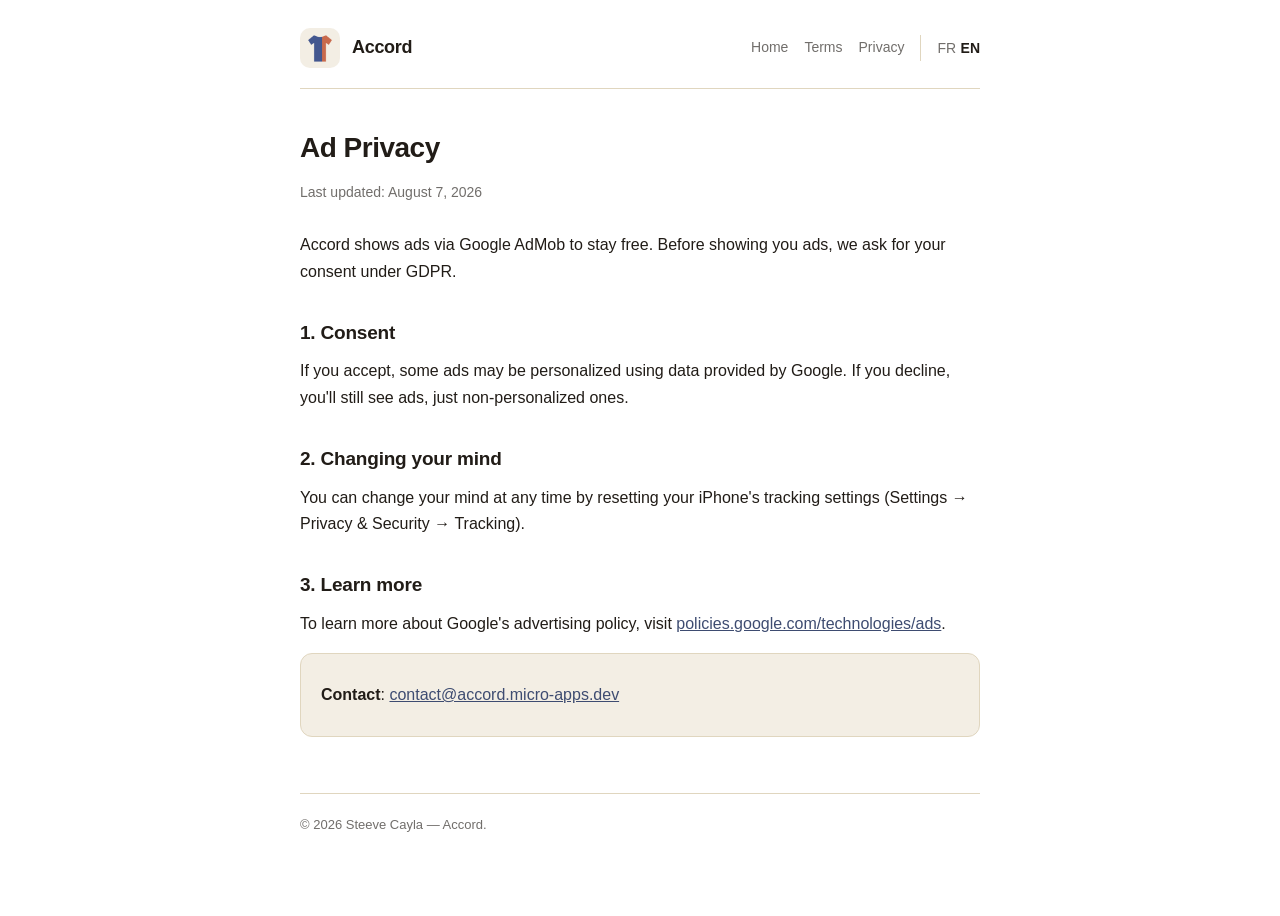
==== ad-privacy-en.html @ b5988a88 "Initial site: landing + terms/privacy/ad-privacy (FR/EN)" ====
<!DOCTYPE html>
<html lang="en">
<head>
  <meta charset="utf-8">
  <meta name="viewport" content="width=device-width, initial-scale=1">
  <title>Ad Privacy — Accord</title>
  <link rel="stylesheet" href="style.css">
  <link rel="icon" type="image/png" href="icon.png">
</head>
<body>
  <header>
    <img class="mark" src="icon.png" alt="Accord">
    <span class="name">Accord</span>
    <nav>
      <a href="index-en.html">Home</a>
      <a href="terms-en.html">Terms</a>
      <a href="privacy-en.html">Privacy</a>
      <span class="lang-switch"><a href="ad-privacy.html">FR</a> <a class="current" href="ad-privacy-en.html">EN</a></span>
    </nav>
  </header>
  <main>
    <h1>Ad Privacy</h1>
    <p class="updated">Last updated: August 7, 2026</p>

    <p>Accord shows ads via Google AdMob to stay free. Before showing you ads, we ask for your consent under GDPR.</p>

    <h2>1. Consent</h2>
    <p>If you accept, some ads may be personalized using data provided by Google. If you decline, you'll still see ads, just non-personalized ones.</p>

    <h2>2. Changing your mind</h2>
    <p>You can change your mind at any time by resetting your iPhone's tracking settings (Settings → Privacy & Security → Tracking).</p>

    <h2>3. Learn more</h2>
    <p>To learn more about Google's advertising policy, visit <a href="https://policies.google.com/technologies/ads">policies.google.com/technologies/ads</a>.</p>

    <div class="card">
      <p><strong>Contact</strong>: <a href="mailto:contact@accord.micro-apps.dev">contact@accord.micro-apps.dev</a></p>
    </div>
  </main>
  <footer>© 2026 Steeve Cayla — Accord.</footer>
</body>
</html>
---- style.css ----
:root {
  --accent: #3E4C71;
  --text: #211C17;
  --text-soft: rgba(33,28,23,0.64);
  --bg: #ffffff;
  --surface: #F3EEE4;
  --border: #E0D6BF;
}
@media (prefers-color-scheme: dark) {
  :root {
    --text: #f2f0ec;
    --text-soft: #a3a09a;
    --bg: #171511;
    --surface: #211f1a;
    --border: #35322a;
  }
}
* { box-sizing: border-box; margin: 0; }
body {
  font-family: -apple-system, BlinkMacSystemFont, "Segoe UI", Roboto, sans-serif;
  color: var(--text);
  background: var(--bg);
  line-height: 1.65;
  padding: 0 20px 80px;
}
header {
  max-width: 680px;
  margin: 0 auto;
  padding: 28px 0 20px;
  display: flex;
  align-items: center;
  gap: 12px;
  border-bottom: 1px solid var(--border);
}
header .mark {
  width: 40px; height: 40px; border-radius: 10px;
  display: block;
}
header .name { font-weight: 800; font-size: 18px; letter-spacing: -0.3px; }
header nav { margin-left: auto; display: flex; align-items: center; gap: 16px; }
header nav a { color: var(--text-soft); text-decoration: none; font-size: 14px; }
header nav a:hover { color: var(--accent); }
header .lang-switch { border-left: 1px solid var(--border); padding-left: 16px; }
header .lang-switch a.current { color: var(--text); font-weight: 700; pointer-events: none; }
main { max-width: 680px; margin: 0 auto; }
h1 { font-size: 28px; letter-spacing: -0.5px; margin: 36px 0 6px; }
.updated { color: var(--text-soft); font-size: 14px; margin-bottom: 28px; }
h2 { font-size: 19px; margin: 32px 0 10px; letter-spacing: -0.2px; }
p, li { font-size: 16px; color: var(--text); }
p { margin: 10px 0; }
ul { padding-left: 22px; margin: 10px 0; }
li { margin: 5px 0; }
a { color: var(--accent); }
.card {
  background: var(--surface);
  border: 1px solid var(--border);
  border-radius: 12px;
  padding: 18px 20px;
  margin: 16px 0;
}
.muted { color: var(--text-soft); font-size: 14px; }
footer {
  max-width: 680px;
  margin: 56px auto 0;
  padding-top: 20px;
  border-top: 1px solid var(--border);
  color: var(--text-soft);
  font-size: 13px;
}

/* ---------- Landing page ---------- */
body.landing { padding-bottom: 0; }
.landing-main { max-width: 1040px; }

.hero {
  text-align: center;
  padding: 64px 0 56px;
  max-width: 640px;
  margin: 0 auto;
}
.eyebrow {
  color: var(--accent);
  font-size: 13px;
  font-weight: 700;
  letter-spacing: 0.06em;
  text-transform: uppercase;
  margin-bottom: 14px;
}
.hero h1 {
  font-size: 42px;
  line-height: 1.12;
  letter-spacing: -1px;
  margin: 0 0 18px;
  font-weight: 800;
}
.hero .lead {
  font-size: 17px;
  color: var(--text-soft);
  max-width: 520px;
  margin: 0 auto 8px;
}

.features {
  display: grid;
  grid-template-columns: repeat(3, 1fr);
  gap: 24px;
  padding: 8px 0 56px;
}
.feature { background: var(--surface); border: 1px solid var(--border); border-radius: 16px; padding: 22px; }
.feature h2 {
  font-size: 17px;
  margin: 0 0 8px;
}
.feature p {
  font-size: 14px;
  color: var(--text-soft);
  margin: 0;
}

.cta {
  text-align: center;
  background: var(--surface);
  border: 1px solid var(--border);
  border-radius: 20px;
  padding: 40px 24px;
  margin-bottom: 56px;
}
.cta h2 { font-size: 22px; margin: 0 0 8px; }
.cta p { color: var(--text-soft); margin: 0; }

@media (max-width: 640px) {
  .hero { padding-top: 44px; }
  .hero h1 { font-size: 30px; }
  .features { grid-template-columns: 1fr; }
}
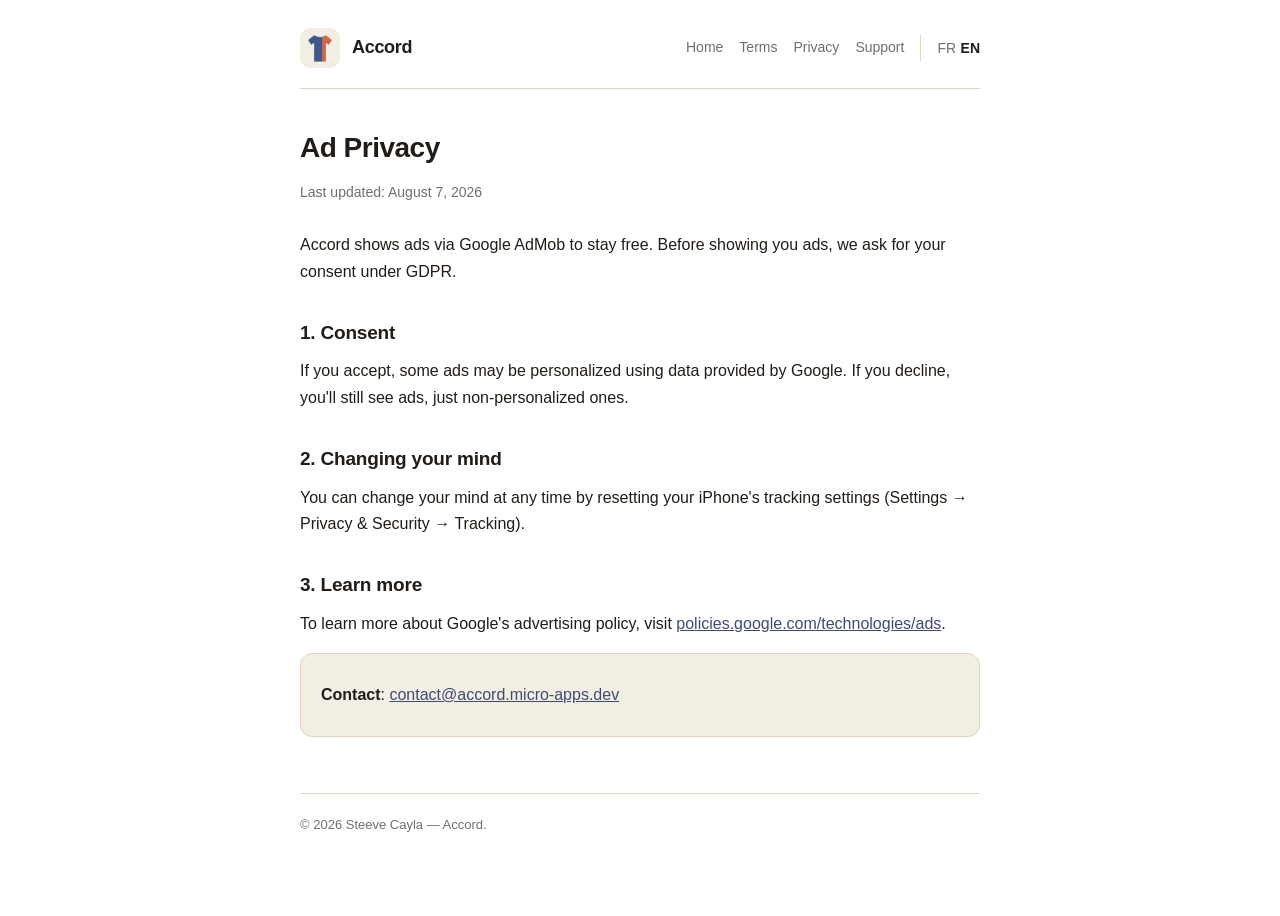
==== commit c5ca2b93: "Add support page (FR/EN) for App Store Connect support URL requirement" ====
--- a/ad-privacy-en.html
+++ b/ad-privacy-en.html
@@ -15,6 +15,7 @@
       <a href="index-en.html">Home</a>
       <a href="terms-en.html">Terms</a>
       <a href="privacy-en.html">Privacy</a>
+      <a href="support-en.html">Support</a>
       <span class="lang-switch"><a href="ad-privacy.html">FR</a> <a class="current" href="ad-privacy-en.html">EN</a></span>
     </nav>
   </header>
